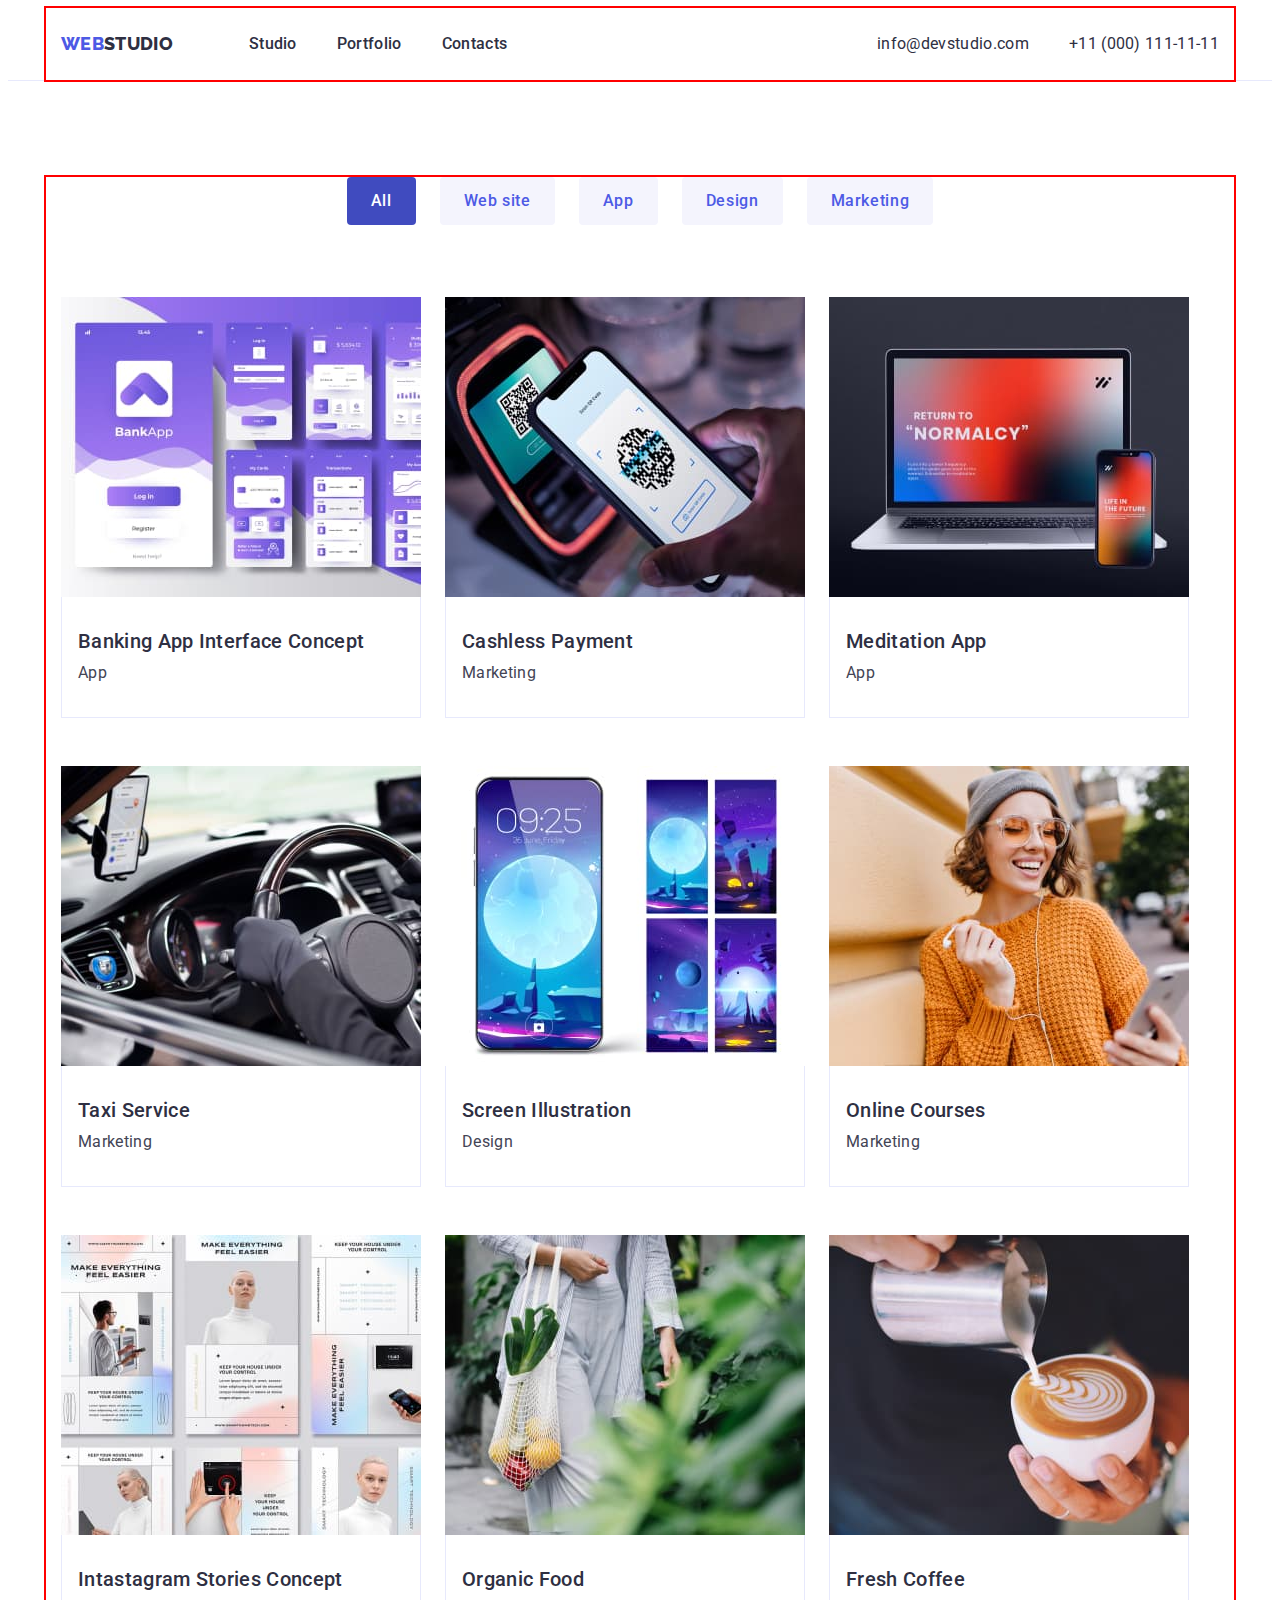
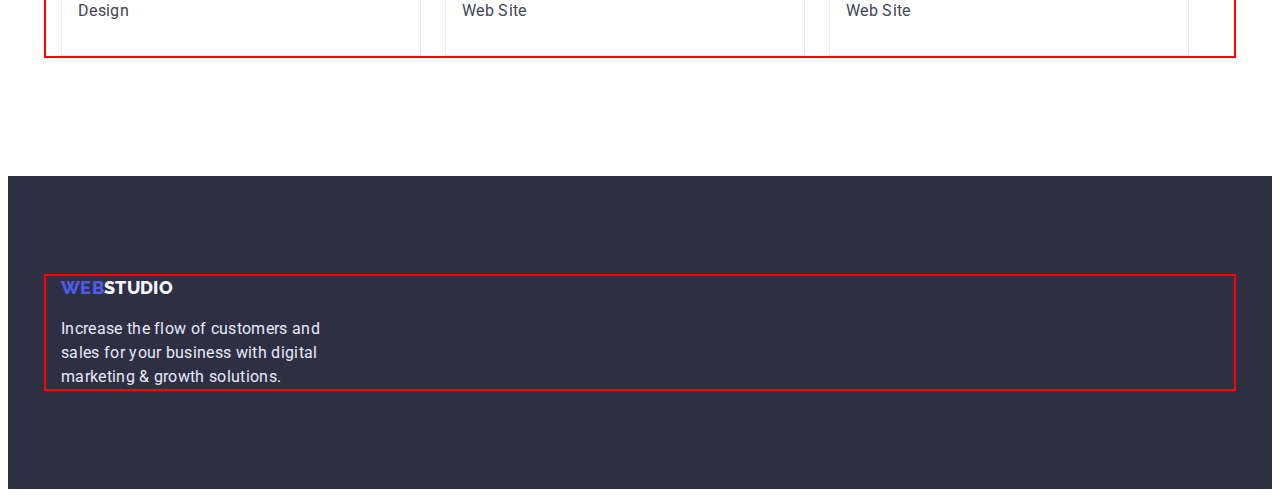
==== portfolio.html @ 07a54625 "Initial commit" ====
<!DOCTYPE html>
<html lang="en">
  <head>
    <meta charset="UTF-8" />
    <meta http-equiv="X-UA-Compatible" content="IE=edge" />
    <meta name="viewport" content="width=device-width, initial-scale=1.0" />
    <title>WebStudio</title>
    <link rel="preconnect" href="https://fonts.googleapis.com" />
    <link rel="preconnect" href="https://fonts.gstatic.com" crossorigin />
    <link
      href="https://fonts.googleapis.com/css2?family=Raleway:wght@800&family=Roboto:wght@400;500;700;900&display=swap"
      rel="stylesheet"
    />
    <link
      rel="stylesheet"
      href="https://cdnjs.cloudflare.com/ajax/libs/modern-normalize/1.1.0/modern-normalize.min.css"
      integrity="sha512-wpPYUAdjBVSE4KJnH1VR1HeZfpl1ub8YT/NKx4PuQ5NmX2tKuGu6U/JRp5y+Y8XG2tV+wKQpNHVUX03MfMFn9Q=="
      crossorigin="anonymous"
      referrerpolicy="no-referrer"
    />
    <link rel="stylesheet" href="./css/style.css" />
  </head>

  <body>
    <header class="header">
      <div class="container header-container">
        <nav class="header-navigation">
          <a class="header-logo logo link" href="./index.html">
            <span class="accent">Web</span>Studio</a
          >
          <ul class="header-list list">
            <li class="header-item">
              <a class="header-link link" href="./index.html">Studio</a>
            </li>
            <li class="header-item">
              <a class="header-link link" href="./portfolio.html">Portfolio</a>
            </li>
            <li class="header-item">
              <a class="header-link link" href="">Contacts</a>
            </li>
          </ul>
        </nav>

        <address class="header-address">
          <ul class="header-address-list list">
            <li class="header-contact">
              <a
                class="header-address-link link"
                href="mailto:info@devstudio.com"
                >info@devstudio.com</a
              >
            </li>
            <li class="header-contact">
              <a class="header-address-link link" href="tel:+110001111111"
                >+11 (000) 111-11-11</a
              >
            </li>
          </ul>
        </address>
      </div>
    </header>

    <main>
      <section class="projects">
        <div class="container">
          <h1 class="visually-hidden">List of Projects</h1>
          <ul class="filter-list list">
            <li class="filter-item">
              <button class="filter-button filter-current" type="button">
                All
              </button>
            </li>
            <li class="filter-item">
              <button class="filter-button" type="button">Web site</button>
            </li>
            <li class="filter-item">
              <button class="filter-button" type="button">App</button>
            </li>
            <li class="filter-item">
              <button class="filter-button" type="button">Design</button>
            </li>
            <li class="filter-item">
              <button class="filter-button" type="button">Marketing</button>
            </li>
          </ul>

          <ul class="projects-list list">
            <li class="projets-backgr">
              <img src="./img/bank.jpg" alt="bankingapp" width="360" />
              <div class="projects-list-wrap">
                <h2 class="concept-item">Banking App Interface Concept</h2>
                <p class="projects-text">App</p>
              </div>
            </li>
            <li class="projets-backgr">
              <img src="./img/payment.jpg" alt="cashlesspayment" width="360" />
              <div class="projects-list-wrap">
                <h2 class="concept-item">Cashless Payment</h2>
                <p class="projects-text">Marketing</p>
              </div>
            </li>
            <li class="projets-backgr">
              <img src="./img/meditation.jpg" alt="meditationapp" width="360" />
              <div class="projects-list-wrap">
                <h2 class="concept-item">Meditation App</h2>
                <p class="projects-text">App</p>
              </div>
            </li>
            <li class="projets-backgr">
              <img src="./img/taxi.jpg" alt="taxiservice" width="360" />
              <div class="projects-list-wrap">
                <h2 class="concept-item">Taxi Service</h2>
                <p class="projects-text">Marketing</p>
              </div>
            </li>
            <li class="projets-backgr">
              <img
                src="./img/screen.jpg"
                alt="screenillustration"
                width="360"
              />
              <div class="projects-list-wrap">
                <h2 class="concept-item">Screen Illustration</h2>
                <p class="projects-text">Design</p>
              </div>
            </li>

            <li class="projets-backgr">
              <img
                src="./img/onlinecourses.jpg"
                alt="onlinecourses"
                width="360"
              />
              <div class="projects-list-wrap">
                <h2 class="concept-item">Online Courses</h2>
                <p class="projects-text">Marketing</p>
              </div>
            </li>
            <li class="projets-backgr">
              <img
                src="./img/instagram.jpg"
                alt="instagramstoriesconcept"
                width="360"
              />
              <div class="projects-list-wrap">
                <h2 class="concept-item">Intastagram Stories Concept</h2>
                <p class="projects-text">Design</p>
              </div>
            </li>
            <li class="projets-backgr">
              <img src="./img/organicfood.jpg" alt="organicfood" width="360" />
              <div class="projects-list-wrap">
                <h2 class="concept-item">Organic Food</h2>
                <p class="projects-text">Web Site</p>
              </div>
            </li>
            <li class="projets-backgr">
              <img src="./img/freshcoffee.jpg" alt="freshcoffee" width="360" />
              <div class="projects-list-wrap">
                <h2 class="concept-item">Fresh Coffee</h2>
                <p class="projects-text">Web Site</p>
              </div>
            </li>
          </ul>
        </div>
      </section>
    </main>

    <!--WebStudio-->
    <footer class="footer">
      <div class="container">
        <a class="footer-logo logo link" href="./index.html">
          <span class="accent">Web</span
          ><span class="accent-logo">Studio</span></a
        >
        <p class="footer-text">
          Increase the flow of customers and sales for your business with
          digital marketing & growth solutions.
        </p>
      </div>
    </footer>
  </body>
</html>
---- css/style.css ----
:root {
--main-color:#434455;
--primary-color: #2E2F42;
--secondory-color: #F4F4FD;
--secondary-font-color:#FFFFFF;
--accent-color: #4D5AE5;
--hover-color:#404BBF;
--footer-text:#E7E9FC;

}

p,h1,h2,h3,h4,h5,h6 {
  margin: 0;
}

ul {
  margin: 0;
  padding-left: 0;
}
img {
  display: block;
}

 button {
  cursor: pointer;
 }

 address {
  font-style: normal;
 }


body {
font-family: 'Roboto', sans-serif;
color:var(--primary-color);
font-size: 16px;
line-height: 1.5;
letter-spacing: 0.02em;
}
.container {
  width: 100%;
  max-width: 1158px;
  padding: 0 15px;
  margin: 0 auto;
  outline: 2px solid red;
}

address {
  font:inherit;
}

.link {
text-decoration: none;
color: inherit;
font: inherit;
}

.list {
list-style: none;
}

.section {
  padding-bottom: 120px;
  padding-top: 120px;
}

.section-service {
  margin-top: 0;
  padding-bottom: 120px;
}
/*-------------HEADER--------------- */

.header {
  background-color: #FFFFFF;
  border-bottom:1px solid #E7E9FC;
}

.header-container {
  display: flex;
  align-items: center;
}

.header-logo {
  display: block;
  padding-top: 24px;
  padding-bottom: 24px;
  margin-right: 76px;
}
.header-navigation {
  display: flex;
}

.accent {
  color:var(--accent-color);
}

.accent-logo {
  color: var(--secondory-color);
}

.logo {
  font-family: 'Raleway',sans-serif;
  font-weight: 800;
  font-size: 18px;
  line-height: 1.33;
  text-transform: uppercase;
}

.header-list {
  display: flex;
  font-weight: 500;
  font-size: 16px;
  line-height: 1.5;
  align-items: center;
}

.header-item :is(:hover, :focus){
 color: var(--hover-color);
}
.header-item:not(:last-child) {
margin-right: 40px;
}


.header-link {
  display: block;
  padding-top: 24px;
  padding-bottom: 24px;
  font-weight: 500;
  font-size: 16px;
  line-height: 1.5;
  letter-spacing: 0.02em;
  color: var(--primary-color);
}


.header-address {
  font-weight: 400;
  font-size: 16px;
  line-height: 1.5;
  letter-spacing: 0.02em;
  margin-left: auto;
}

.header-contact:not(:last-child) {
  margin-right: 40px;

}

.header-address-link:is(:hover,:focus){
  color:var(--hover-color);
}

.header-address-link {
  display: block;
  padding-top: 24px;
  padding-bottom: 24px;
  
}

.header-address-list {
  display: flex;
  align-items: center;
}

/*----------MAIN STUDIO--------*/

.hero {
  padding-top: 188px;
  padding-bottom: 188px;
  background: var(--primary-color);
}
 
.text-main {
  max-width: 496px;
  font-size: 56px;
  line-height: 1.07;
  text-align: center;
  letter-spacing: 0.02em;
  color: var(--secondary-font-color);
  margin: auto;
}

.button-hero {
  cursor: pointer;
  padding: 16px 32px;
  border: none;
  font-family: inherit;
  color: var(--secondary-font-color);
  background-color: var(--accent-color);
  box-shadow: 0px 4px 4px rgba(0, 0, 0, 0.15);
  border-radius: 4px;
  display: block;
  margin: auto;
  margin-top: 48px;
}

.button-hero:is(:hover, :focus) {
  background-color: var(--hover-color);
  color: var(--secondary-font-color);
}


.main-text {

}

.visually-hidden {
  position: absolute;
  white-space: nowrap;
  width: 1px;
  height: 1px;
  overflow: hidden;
  border: 0;
  padding: 0;
  clip: rect(0 0 0 0);
  clip-path: inset(50%);
  margin: -1px;
}

.card-set {
  display: flex;
  gap: 24px;
 }
  .card-sets {
    flex-basis: calc((100% - 72px)/4);
  }
 

.text-name {
  font-weight: 500;
  font-size: 20px;
  line-height: 1.2;
  letter-spacing: 0.02em;
  color: var(--primary-color);
}

.text-description {
  margin-top: 8px;
  font-size: 16px;
  line-height: 1.5;
  letter-spacing: 0.02em;
  color: var(--main-color);
}

.names {
  font-size: 36px;
  line-height: 1.11;
  letter-spacing: 0.02em;
  text-align: center;
  text-transform: capitalize;
  margin-bottom: 72px;
}

.list-gadget {
  display: flex;
  justify-content: space-between;
}

.gadgets {
  flex-basis: calc((100% - 48px)/3);
}

.list-teams {
  display: flex;
  gap: 24px;
}

.names-backgr {
  background: var(--secondary-font-color);
  flex-basis: calc((100% - 72px)/4);
  border-radius: 0px 0px 4px 4px;
}

.teams {
  font-weight: 500;
  font-size: 20px;
  line-height: 1.2;
  letter-spacing: 0.02em;
  text-align: center;
  margin-bottom: 8px;
}

.paragraph-text {
 text-align: center;
 color: var(--main-color);
}

.list-team-wrap {
  padding-top: 32px;
  padding-bottom: 32px;
  padding-left: 16px;
  padding-right: 16px;
}

/*-------------MAIN PORTFOLIO---------*/

.filter-list {
  font-weight: 500;
  font-size: 16px;
  line-height: 1.5px;
  color:var(--accent-color);
  display: flex;
  justify-content: center;
  margin-bottom: 72px;
}

.filter-item:not(:last-child) {
 margin-right: 24px;
}

.filter-button {
font-family: inherit;
cursor: pointer;
border: #E7E9FC;
background-color: var(--secondory-color);
padding: 12px 24px;
border-radius: 4px;
color: var(--accent-color);
font-weight: 500;
font-size: 16px;
line-height: 1.5;
letter-spacing: 0.04em;
}

.filter-button:is(:hover,:focus, .filter-current) {
  background-color: var(--hover-color);
  color: var(--secondary-font-color);
  border-color: transparent;
}


.concept-item {
  font-weight: 500;
  font-size: 20px;
  line-height: 1.2;
  color: var(--primary-color);
  margin-bottom: 8px;
}
 .projects {
  padding-top: 96px;
  padding-bottom: 120px;
 }

.projects-backgr {
  background-color: var(--secondary-font-color);
  flex-basis: calc((100% - 48px)/3);
  width: 360px;
}

.projects-list {
  display: flex;
  flex-wrap: wrap;
  column-gap: 24px;
  row-gap: 48px;

}
.projects-text {
font-size: 16px;
line-height: 1.5;
color: var(--main-color);
}

.projects-list-wrap {
  border-left: 1px solid #E7E9FC;
  border-bottom: 1px solid #E7E9FC;
  border-right: 1px solid #E7E9FC;
  padding-left: 16px;
  padding-right: 16px;
  padding-top: 32px;
  padding-bottom: 32px;
}
.section-inverse {
  background-color: var(--secondory-color);
}

/*-------FOOTER--------*/

.footer-logo {

}


.footer-text {
color: var(--footer-text);
font-size: 16px;
line-height: 1.5;
letter-spacing: 0.02em;
max-width: 264px;
margin-top: 16px;
}

.footer {
background-color: var(--primary-color);
padding-top: 100px;
padding-bottom: 100px;
}
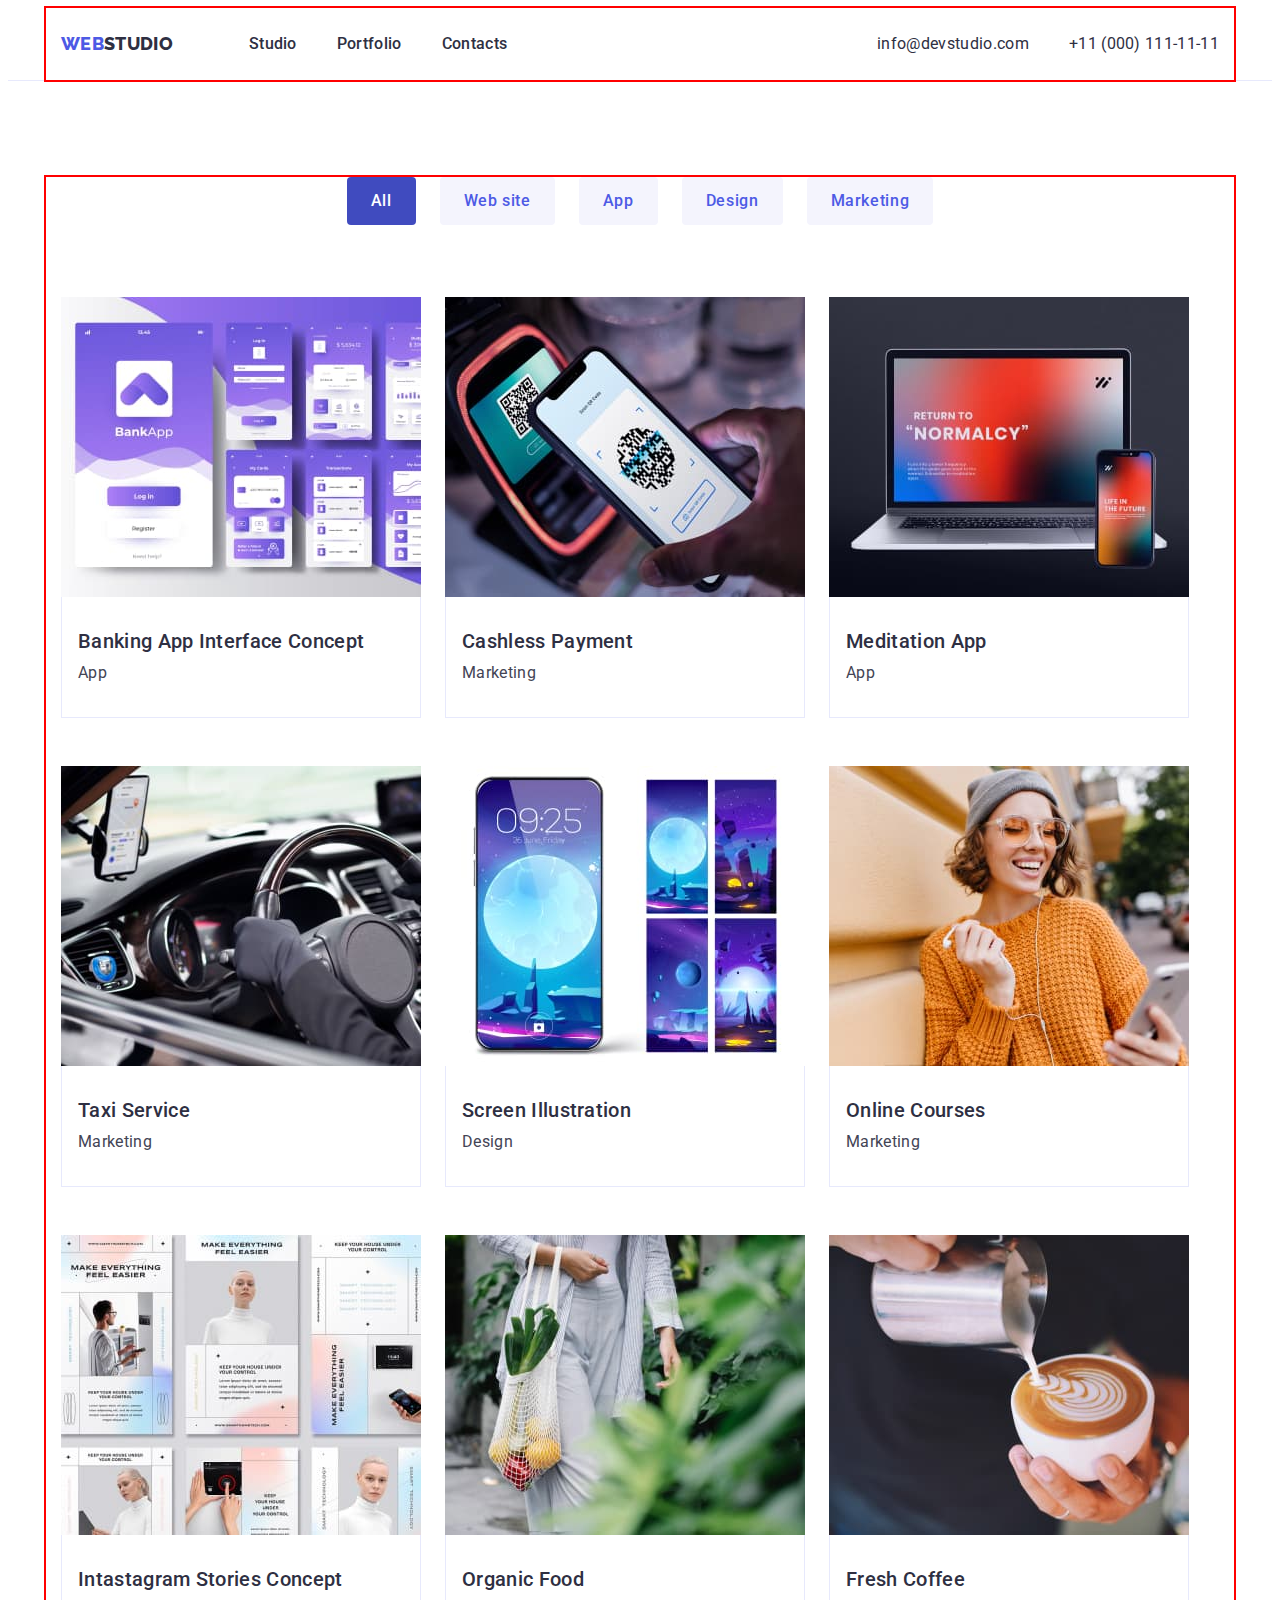
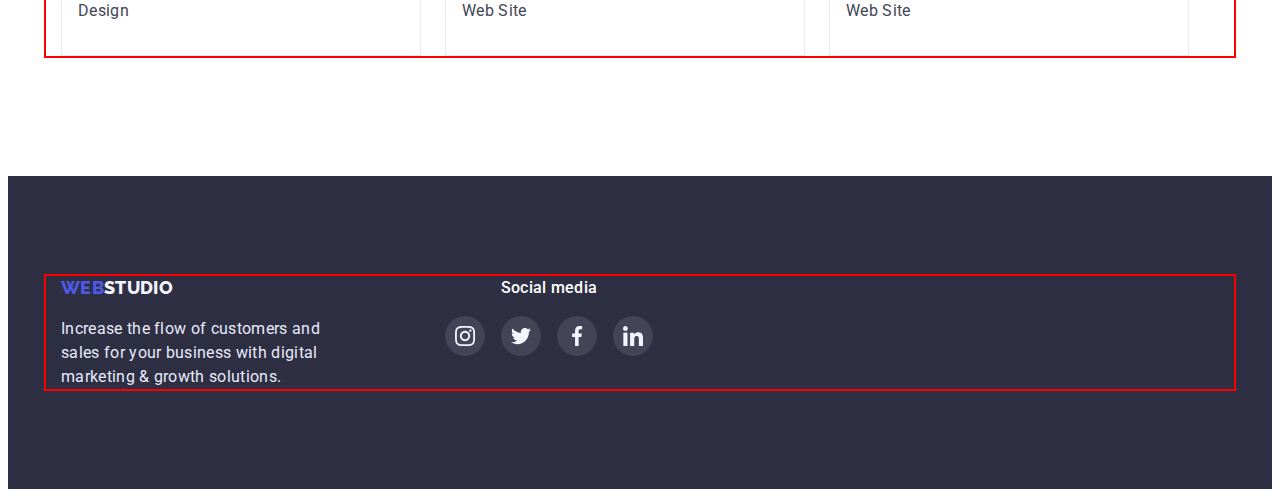
==== commit ff4cf460: "updates" ====
--- a/portfolio.html
+++ b/portfolio.html
@@ -169,6 +169,7 @@
     <!--WebStudio-->
     <footer class="footer">
       <div class="container">
+        <div class="footer-description">
         <a class="footer-logo logo link" href="./index.html">
           <span class="accent">Web</span
           ><span class="accent-logo">Studio</span></a
@@ -177,7 +178,48 @@
           Increase the flow of customers and sales for your business with
           digital marketing & growth solutions.
         </p>
-      </div>
+        </div>
+        <div class="footer-soc">
+          <h3 class="footer-soc-title">Social media</h3>
+          <ul class="footer-soc-list list">
+          <li class="footer-soc-item list">
+<a class="footer-soc-link link" href>
+  <svg class="footer-soc-icon" width="20" height="20">
+                        <use
+                          href="./images/icons.svg#icon-instagram"
+                        ></use>
+                      </svg>
+                    </a>
+                  </li>
+                  <li class="footer-soc-item">
+                    <a class="footer-soc-link link" href>
+                      <svg class="footer-soc-icon" width="20" height="20">
+                        <use
+                          href="./images/icons.svg#icon-twitter"
+                        ></use>
+                      </svg>
+                    </a>
+                  </li>
+                  <li class="footer-soc-item">
+                    <a class="footer-soc-link link" href>
+                      <svg class="footer-soc-icon" width="20" height="20">
+                        <use
+                          href="./images/icons.svg#icon-facebook"
+                        ></use>
+                      </svg>
+                    </a>
+                  </li>
+                  <li class="footer-soc-item">
+                    <a class="footer-soc-link link" href>
+                      <svg class="footer-soc-icon" width="20" height="20">
+                        <use
+                          href="./images/icons.svg#icon-linkedin"
+                        ></use>
+                      </svg>
+                    </a>
+                  </li>
+          </ul>
+        </div>
     </footer>
   </body>
 </html>
--- a/css/style.css
+++ b/css/style.css
@@ -38,6 +38,7 @@
 letter-spacing: 0.02em;
 }
 .container {
+  display: inherit;
   width: 100%;
   max-width: 1158px;
   padding: 0 15px;
@@ -166,11 +167,17 @@
 /*----------MAIN STUDIO--------*/
 
 .hero {
+  background-image:linear-gradient(
+  rgba(46, 47, 66, 0.7), 
+  rgba(46, 47, 66, 0.7)), url(../images/main-people-office.jpg);
+  background-repeat: no-repeat;
+  background-position: center;
+  background-size: cover;
   padding-top: 188px;
   padding-bottom: 188px;
-  background: var(--primary-color);
-}
- 
+  background-color: var(--primary-color);
+}
+
 .text-main {
   max-width: 496px;
   font-size: 56px;
@@ -218,14 +225,27 @@
   margin: -1px;
 }
 
-.card-set {
+.cards-set {
   display: flex;
   gap: 24px;
  }
-  .card-sets {
+  .card-set {
     flex-basis: calc((100% - 72px)/4);
   }
  
+  .card-icon {
+  fill:#2E2F42;
+  }
+  
+.thumb {
+display: flex;
+align-items: center;
+justify-content: center;
+width: 264px;
+height: 112px;
+background-color: #F4F4FD;
+border-radius: 4px;
+}
 
 .text-name {
   font-weight: 500;
@@ -266,11 +286,15 @@
   gap: 24px;
 }
 
+
 .names-backgr {
   background: var(--secondary-font-color);
   flex-basis: calc((100% - 72px)/4);
   border-radius: 0px 0px 4px 4px;
-}
+  box-shadow: 0px 1px 6px rgba(46, 47, 66, 0.08), 0px 1px 1px rgba(46, 47, 66, 0.16), 0px 2px 1px rgba(46, 47, 66, 0.08);
+}
+
+
 
 .teams {
   font-weight: 500;
@@ -284,6 +308,7 @@
 .paragraph-text {
  text-align: center;
  color: var(--main-color);
+ margin-bottom: 8px;
 }
 
 .list-team-wrap {
@@ -292,6 +317,36 @@
   padding-left: 16px;
   padding-right: 16px;
 }
+
+.teams-soc-list {
+  display: flex;
+  justify-content: center;
+  gap: 24px;
+}
+
+.teams-soc-item {
+  width: 40px;
+  height: 40px;
+}
+
+.teams-soc-link {
+  width: 100%;
+  height: 100%;
+  border-radius: 50%;
+  display: flex;
+  justify-content: center;
+  align-items: center;
+  background-color: #4D5AE5;
+}
+
+.teams-soc-icon {
+  fill: #F4F4FD;
+}
+
+.teams-soc-link:is(:hover, :focus) {
+  background-color: #404BBF;
+}
+
 
 /*-------------MAIN PORTFOLIO---------*/
 
@@ -374,6 +429,59 @@
   background-color: var(--secondory-color);
 }
 
+
+.customers-title {
+font-weight: 700;
+  font-size: 36px;
+  line-height: 1.11;
+  text-align: center;
+  letter-spacing: 0.02em;
+  text-transform: capitalize;
+  color: var(--primary-color);
+  margin-bottom: 72px;
+}
+
+.customers-set {
+display: flex;
+align-items: center;
+justify-content: center;
+width: 168px;
+height: 88px;
+
+
+}
+.customers-item {
+flex-basis: width: calc((100%-120px)/6);;
+
+}
+
+.customers-list {
+display: flex;
+gap: 24px;
+}
+
+.customers-link {
+display: flex;
+align-items: center;
+justify-content: center;
+height: 100%;
+width: 100%;
+border: 1px solid #8E8F99;
+border-radius: 4px;
+ }
+
+.customers-link:is(:hover, :focus) {
+  border: 1px solid #404BBF;
+ }
+
+.customers-icon:is(:hover, :focus) {
+  color: #404BBF;
+}
+
+ .customers-icon {
+  fill: #8E8F99;
+ }
+
 /*-------FOOTER--------*/
 
 .footer-logo {
@@ -391,7 +499,58 @@
 }
 
 .footer {
+  display: flex;
 background-color: var(--primary-color);
 padding-top: 100px;
 padding-bottom: 100px;
 }
+
+.footer-soc-title {
+  display: flex;
+  justify-content: center;
+  font-weight: 500;
+  font-size: 16px;
+  line-height: 1.5;
+  letter-spacing: 0.02em;
+  color: #FFFFFF;
+  margin-bottom: 16px;
+}
+
+.footer-soc {
+  margin-left: 120px;
+}
+
+ .footer-soc-list {
+  display: flex;
+  flex-direction: row;
+  align-items: flex-start;
+  gap: 16px;
+  margin-top: 16px;
+ }
+
+ .footer-soc-item {
+  width: 40px;
+  height: 40px;
+  border-radius: 50%;
+  background-color: rgba(255, 255, 255, 0.1);;
+ }
+
+ .footer-soc-link {
+  width: 100%;
+  height: 100%;
+  display: flex;
+  justify-content: center;
+  align-items: center;
+  
+ }
+
+ .footer-soc-icon {
+  fill:#F4F4FD;
+  gap: 16px;
+ }
+
+ .footer-soc-link:is(:hover, :focus) {
+  border-radius: 50%;
+  background-color: #31D0AA;
+ }
+
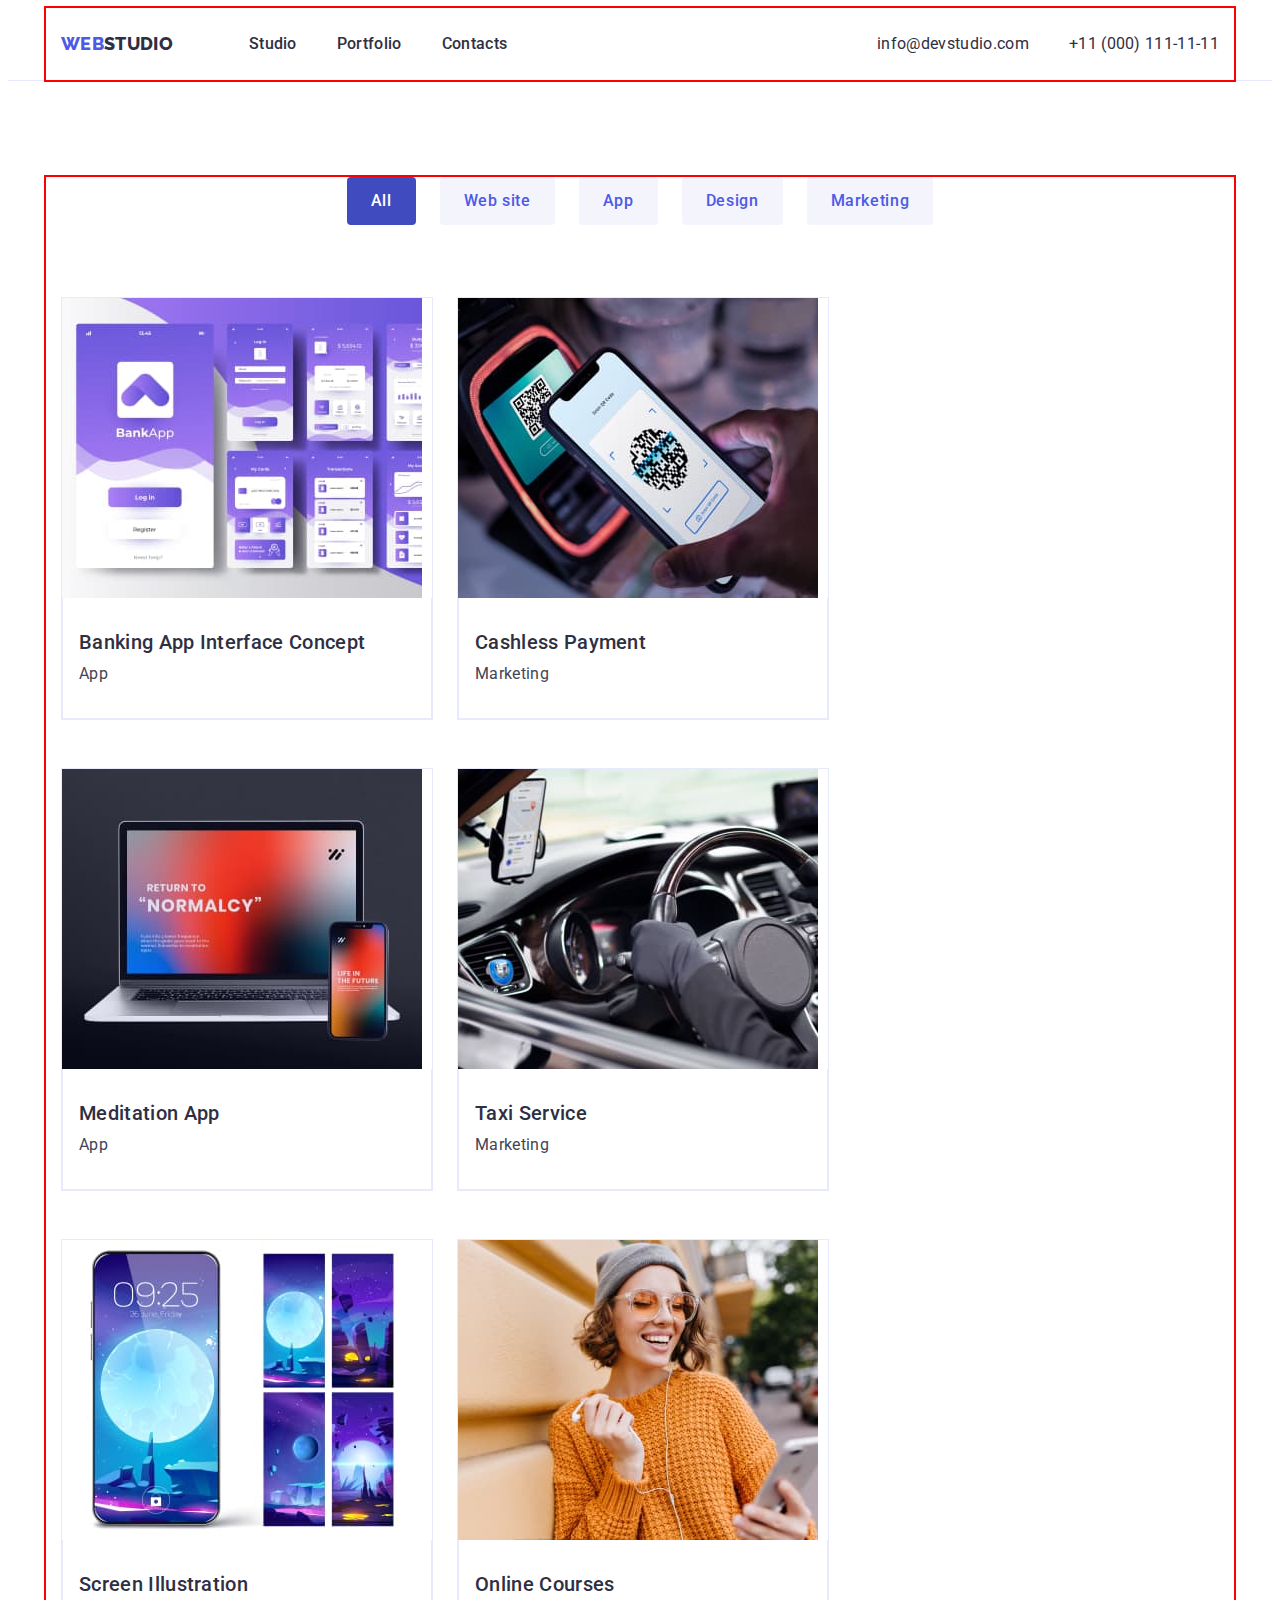
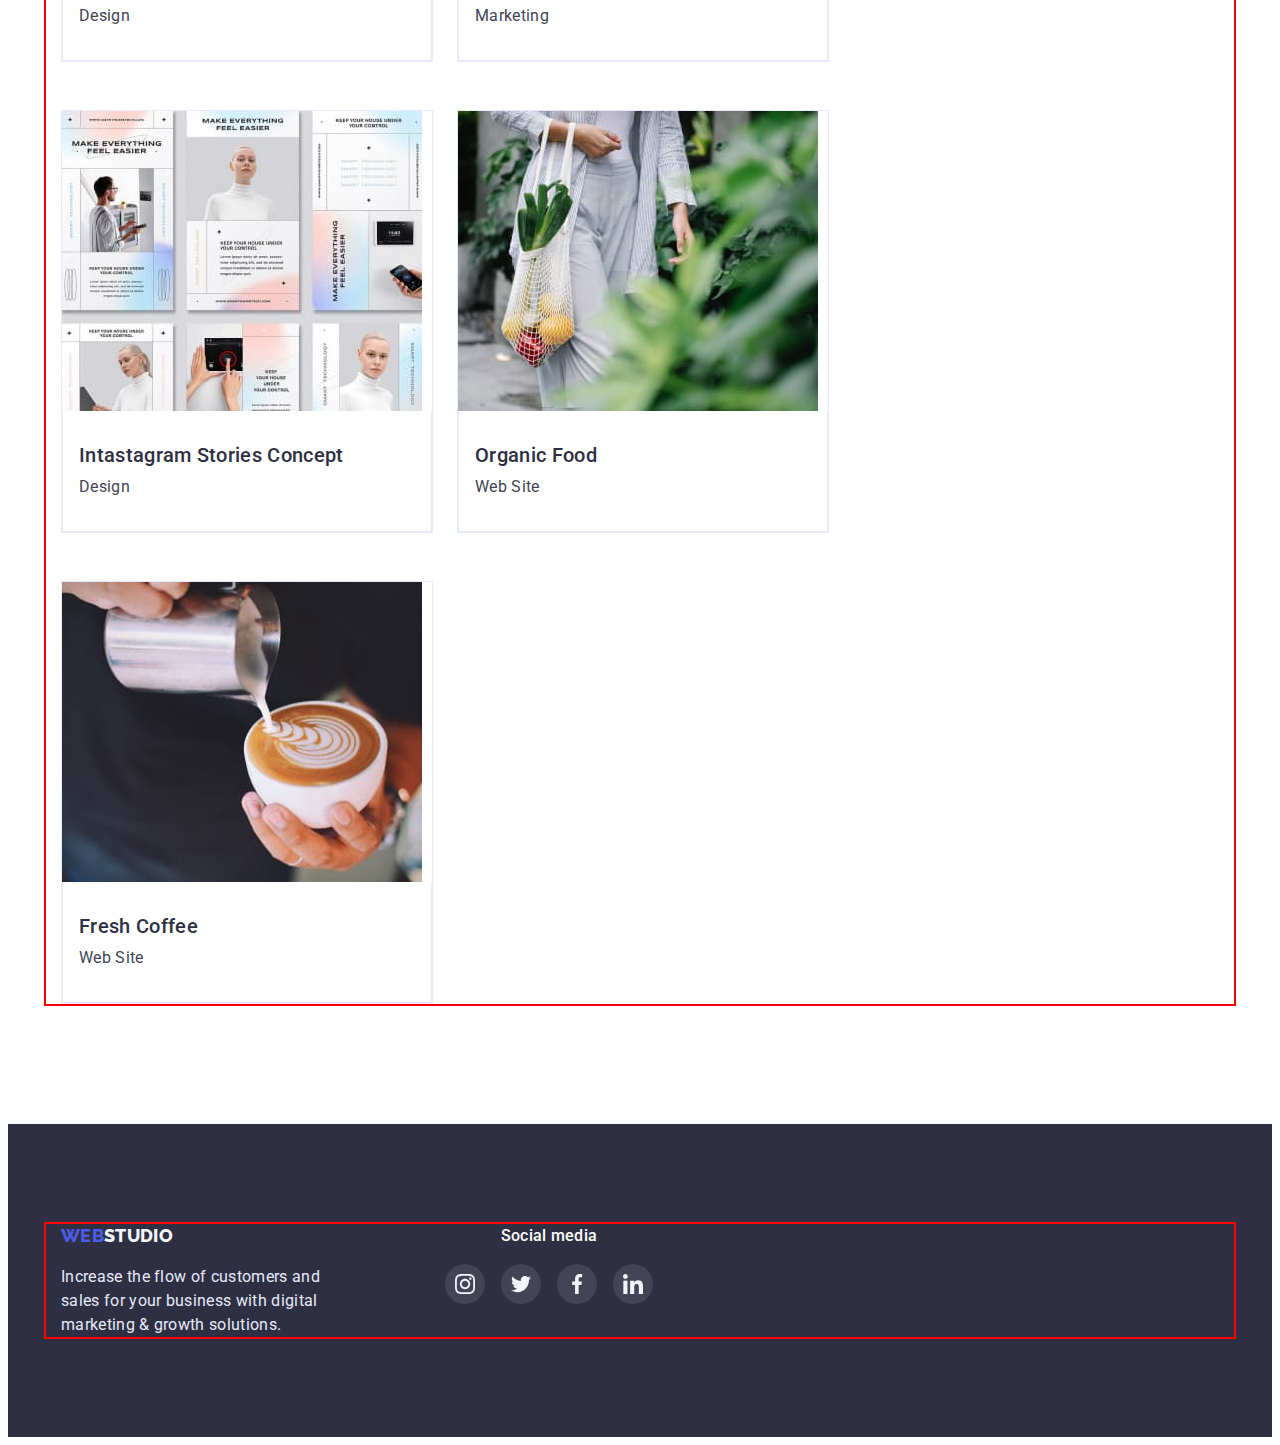
==== commit 5fa03d7e: "updates" ====
--- a/portfolio.html
+++ b/portfolio.html
@@ -85,35 +85,35 @@
           </ul>
 
           <ul class="projects-list list">
-            <li class="projets-backgr">
+            <li class="projects-backgr">
               <img src="./img/bank.jpg" alt="bankingapp" width="360" />
               <div class="projects-list-wrap">
                 <h2 class="concept-item">Banking App Interface Concept</h2>
                 <p class="projects-text">App</p>
               </div>
             </li>
-            <li class="projets-backgr">
+            <li class="projects-backgr">
               <img src="./img/payment.jpg" alt="cashlesspayment" width="360" />
               <div class="projects-list-wrap">
                 <h2 class="concept-item">Cashless Payment</h2>
                 <p class="projects-text">Marketing</p>
               </div>
             </li>
-            <li class="projets-backgr">
+            <li class="projects-backgr">
               <img src="./img/meditation.jpg" alt="meditationapp" width="360" />
               <div class="projects-list-wrap">
                 <h2 class="concept-item">Meditation App</h2>
                 <p class="projects-text">App</p>
               </div>
             </li>
-            <li class="projets-backgr">
+            <li class="projects-backgr">
               <img src="./img/taxi.jpg" alt="taxiservice" width="360" />
               <div class="projects-list-wrap">
                 <h2 class="concept-item">Taxi Service</h2>
                 <p class="projects-text">Marketing</p>
               </div>
             </li>
-            <li class="projets-backgr">
+            <li class="projects-backgr">
               <img
                 src="./img/screen.jpg"
                 alt="screenillustration"
@@ -125,7 +125,7 @@
               </div>
             </li>
 
-            <li class="projets-backgr">
+            <li class="projects-backgr">
               <img
                 src="./img/onlinecourses.jpg"
                 alt="onlinecourses"
@@ -136,7 +136,7 @@
                 <p class="projects-text">Marketing</p>
               </div>
             </li>
-            <li class="projets-backgr">
+            <li class="projects-backgr">
               <img
                 src="./img/instagram.jpg"
                 alt="instagramstoriesconcept"
@@ -147,14 +147,14 @@
                 <p class="projects-text">Design</p>
               </div>
             </li>
-            <li class="projets-backgr">
+            <li class="projects-backgr">
               <img src="./img/organicfood.jpg" alt="organicfood" width="360" />
               <div class="projects-list-wrap">
                 <h2 class="concept-item">Organic Food</h2>
                 <p class="projects-text">Web Site</p>
               </div>
             </li>
-            <li class="projets-backgr">
+            <li class="projects-backgr">
               <img src="./img/freshcoffee.jpg" alt="freshcoffee" width="360" />
               <div class="projects-list-wrap">
                 <h2 class="concept-item">Fresh Coffee</h2>
--- a/css/style.css
+++ b/css/style.css
@@ -401,6 +401,11 @@
   background-color: var(--secondary-font-color);
   flex-basis: calc((100% - 48px)/3);
   width: 360px;
+  border: 1px solid #E7E9FC;
+}
+
+.projects-backgr:is(:hover, :focus) {
+  box-shadow: 0px 1px 6px rgba(46, 47, 66, 0.08);
 }
 
 .projects-list {
@@ -475,7 +480,7 @@
  }
 
 .customers-icon:is(:hover, :focus) {
-  color: #404BBF;
+  background-color: #404BBF;
 }
 
  .customers-icon {
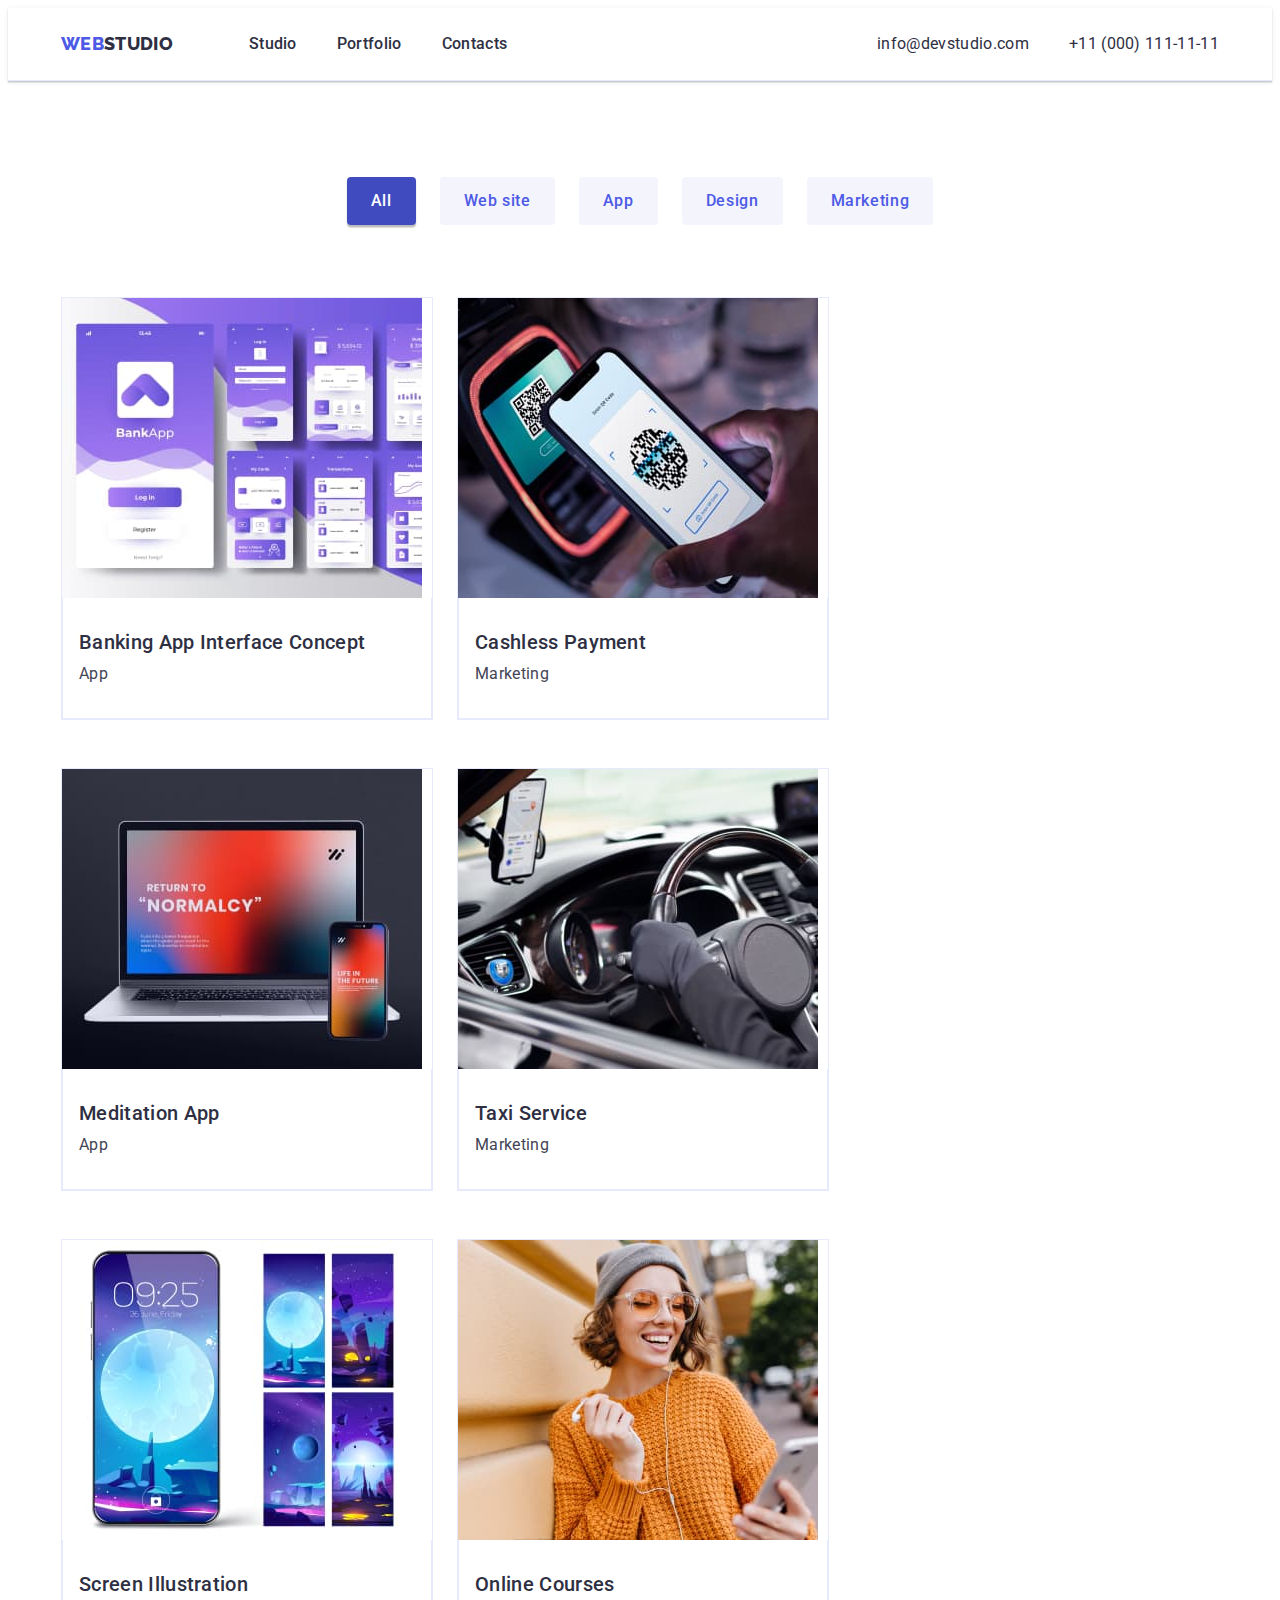
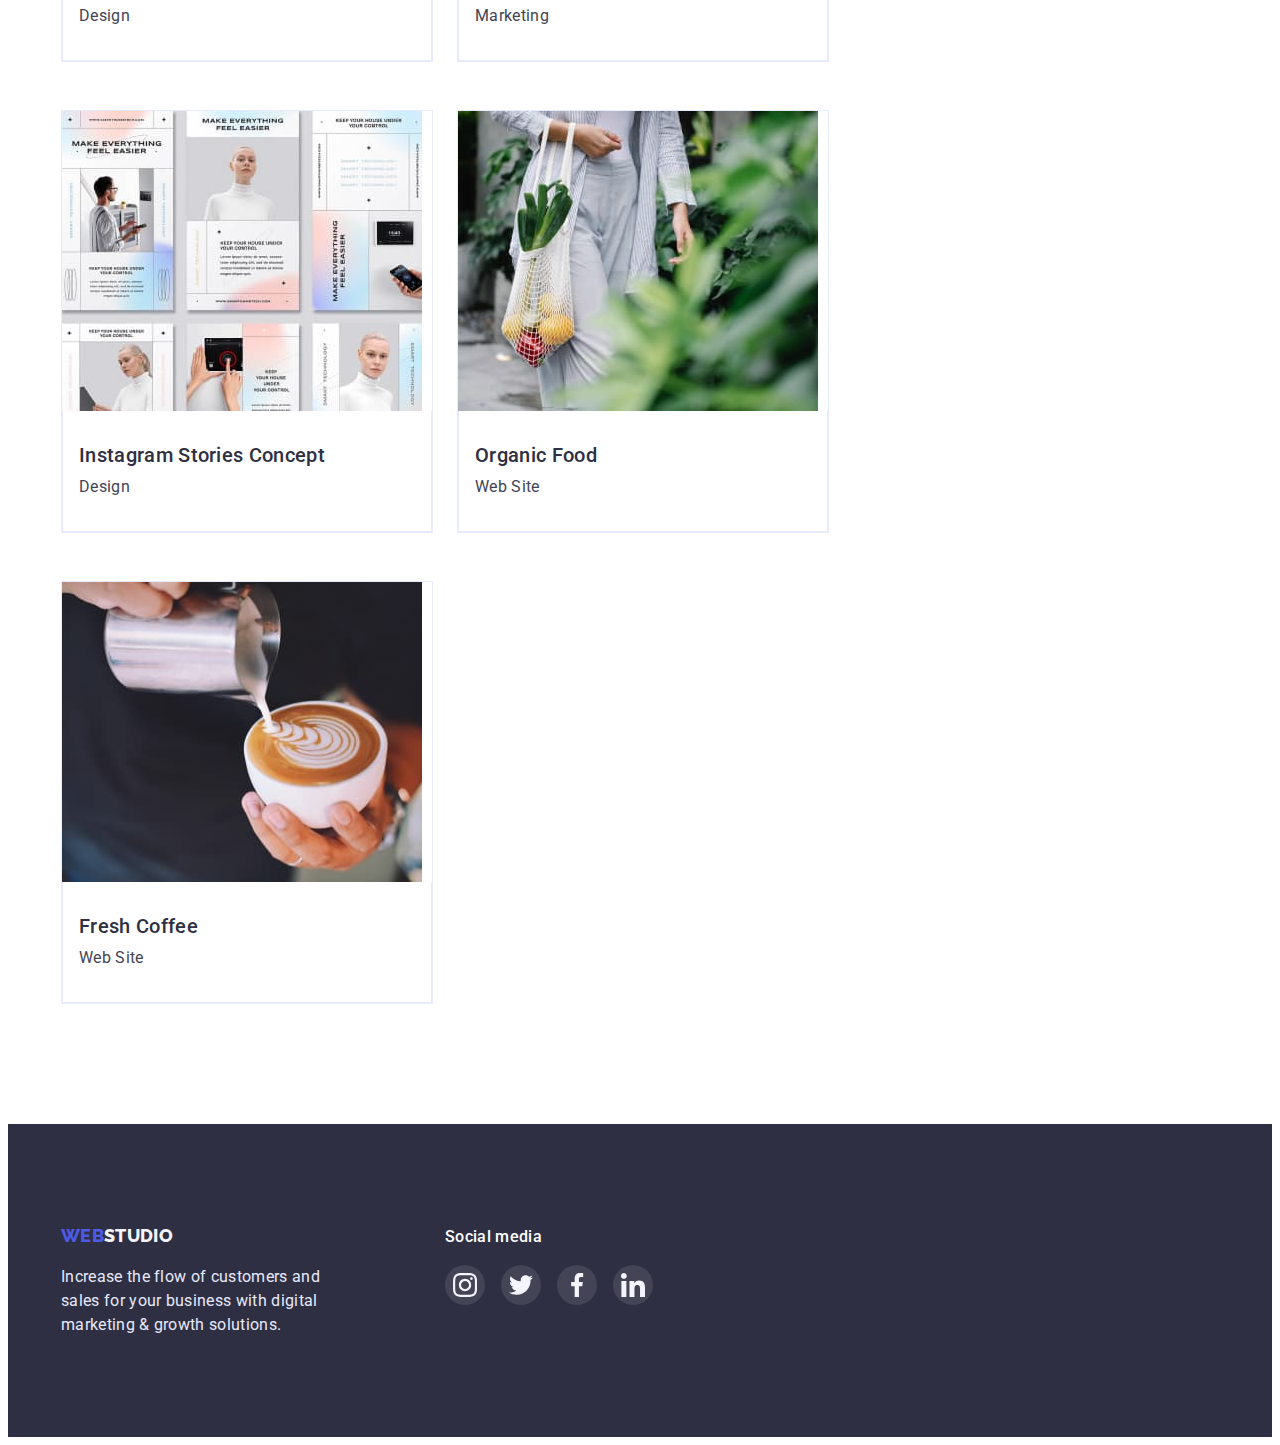
==== commit 7d63369e: "updates" ====
--- a/portfolio.html
+++ b/portfolio.html
@@ -86,80 +86,121 @@
 
           <ul class="projects-list list">
             <li class="projects-backgr">
-              <img src="./img/bank.jpg" alt="bankingapp" width="360" />
-              <div class="projects-list-wrap">
-                <h2 class="concept-item">Banking App Interface Concept</h2>
-                <p class="projects-text">App</p>
-              </div>
-            </li>
-            <li class="projects-backgr">
-              <img src="./img/payment.jpg" alt="cashlesspayment" width="360" />
-              <div class="projects-list-wrap">
-                <h2 class="concept-item">Cashless Payment</h2>
-                <p class="projects-text">Marketing</p>
-              </div>
-            </li>
-            <li class="projects-backgr">
-              <img src="./img/meditation.jpg" alt="meditationapp" width="360" />
-              <div class="projects-list-wrap">
-                <h2 class="concept-item">Meditation App</h2>
-                <p class="projects-text">App</p>
-              </div>
-            </li>
-            <li class="projects-backgr">
-              <img src="./img/taxi.jpg" alt="taxiservice" width="360" />
-              <div class="projects-list-wrap">
-                <h2 class="concept-item">Taxi Service</h2>
-                <p class="projects-text">Marketing</p>
-              </div>
-            </li>
-            <li class="projects-backgr">
-              <img
-                src="./img/screen.jpg"
-                alt="screenillustration"
-                width="360"
-              />
-              <div class="projects-list-wrap">
-                <h2 class="concept-item">Screen Illustration</h2>
-                <p class="projects-text">Design</p>
-              </div>
-            </li>
-
-            <li class="projects-backgr">
-              <img
-                src="./img/onlinecourses.jpg"
-                alt="onlinecourses"
-                width="360"
-              />
-              <div class="projects-list-wrap">
-                <h2 class="concept-item">Online Courses</h2>
-                <p class="projects-text">Marketing</p>
-              </div>
-            </li>
-            <li class="projects-backgr">
-              <img
-                src="./img/instagram.jpg"
-                alt="instagramstoriesconcept"
-                width="360"
-              />
-              <div class="projects-list-wrap">
-                <h2 class="concept-item">Intastagram Stories Concept</h2>
-                <p class="projects-text">Design</p>
-              </div>
-            </li>
-            <li class="projects-backgr">
-              <img src="./img/organicfood.jpg" alt="organicfood" width="360" />
-              <div class="projects-list-wrap">
-                <h2 class="concept-item">Organic Food</h2>
-                <p class="projects-text">Web Site</p>
-              </div>
-            </li>
-            <li class="projects-backgr">
-              <img src="./img/freshcoffee.jpg" alt="freshcoffee" width="360" />
-              <div class="projects-list-wrap">
-                <h2 class="concept-item">Fresh Coffee</h2>
-                <p class="projects-text">Web Site</p>
-              </div>
+              <a href="" class="projects-link link">
+                <img src="./img/bank.jpg" alt="bankingapp" width="360" />
+                <div class="projects-list-wrap">
+                  <h2 class="concept-item">Banking App Interface Concept</h2>
+                  <p class="projects-text">App</p>
+                </div>
+              </a>
+            </li>
+
+            <li class="projects-backgr">
+              <a href="" class="projects-link link">
+                <img
+                  src="./img/payment.jpg"
+                  alt="cashlesspayment"
+                  width="360"
+                />
+                <div class="projects-list-wrap">
+                  <h2 class="concept-item">Cashless Payment</h2>
+                  <p class="projects-text">Marketing</p>
+                </div>
+              </a>
+            </li>
+
+            <li class="projects-backgr">
+              <a href="" class="projects-link link">
+                <img
+                  src="./img/meditation.jpg"
+                  alt="meditationapp"
+                  width="360"
+                />
+                <div class="projects-list-wrap">
+                  <h2 class="concept-item">Meditation App</h2>
+                  <p class="projects-text">App</p>
+                </div>
+              </a>
+            </li>
+
+            <li class="projects-backgr">
+              <a href="" class="projects-link link">
+                <img src="./img/taxi.jpg" alt="taxiservice" width="360" />
+                <div class="projects-list-wrap">
+                  <h2 class="concept-item">Taxi Service</h2>
+                  <p class="projects-text">Marketing</p>
+                </div>
+              </a>
+            </li>
+
+            <li class="projects-backgr">
+              <a href="" class="projects-link link">
+                <img
+                  src="./img/screen.jpg"
+                  alt="screenillustration"
+                  width="360"
+                />
+                <div class="projects-list-wrap">
+                  <h2 class="concept-item">Screen Illustration</h2>
+                  <p class="projects-text">Design</p>
+                </div>
+              </a>
+            </li>
+
+            <li class="projects-backgr">
+              <a href="" class="projects-link link">
+                <img
+                  src="./img/onlinecourses.jpg"
+                  alt="onlinecourses"
+                  width="360"
+                />
+                <div class="projects-list-wrap">
+                  <h2 class="concept-item">Online Courses</h2>
+                  <p class="projects-text">Marketing</p>
+                </div>
+              </a>
+            </li>
+
+            <li class="projects-backgr">
+              <a href="" class="projects-link link">
+                <img
+                  src="./img/instagram.jpg"
+                  alt="instagramstoriesconcept"
+                  width="360"
+                />
+                <div class="projects-list-wrap">
+                  <h2 class="concept-item">Instagram Stories Concept</h2>
+                  <p class="projects-text">Design</p>
+                </div>
+              </a>
+            </li>
+
+            <li class="projects-backgr">
+              <a href="" class="projects-link link">
+                <img
+                  src="./img/organicfood.jpg"
+                  alt="organicfood"
+                  width="360"
+                />
+                <div class="projects-list-wrap">
+                  <h2 class="concept-item">Organic Food</h2>
+                  <p class="projects-text">Web Site</p>
+                </div>
+              </a>
+            </li>
+
+            <li class="projects-backgr">
+              <a href="" class="projects-link link">
+                <img
+                  src="./img/freshcoffee.jpg"
+                  alt="freshcoffee"
+                  width="360"
+                />
+                <div class="projects-list-wrap">
+                  <h2 class="concept-item">Fresh Coffee</h2>
+                  <p class="projects-text">Web Site</p>
+                </div>
+              </a>
             </li>
           </ul>
         </div>
@@ -168,58 +209,51 @@
 
     <!--WebStudio-->
     <footer class="footer">
-      <div class="container">
+      <div class="footer-container">
         <div class="footer-description">
-        <a class="footer-logo logo link" href="./index.html">
-          <span class="accent">Web</span
-          ><span class="accent-logo">Studio</span></a
-        >
-        <p class="footer-text">
-          Increase the flow of customers and sales for your business with
-          digital marketing & growth solutions.
-        </p>
+          <a class="footer-logo logo link" href="./index.html">
+            <span class="accent">Web</span
+            ><span class="accent-logo">Studio</span></a
+          >
+          <p class="footer-text">
+            Increase the flow of customers and sales for your business with
+            digital marketing & growth solutions.
+          </p>
         </div>
         <div class="footer-soc">
-          <h3 class="footer-soc-title">Social media</h3>
+          <p class="footer-soc-title">Social media</p>
           <ul class="footer-soc-list list">
-          <li class="footer-soc-item list">
-<a class="footer-soc-link link" href>
-  <svg class="footer-soc-icon" width="20" height="20">
-                        <use
-                          href="./images/icons.svg#icon-instagram"
-                        ></use>
-                      </svg>
-                    </a>
-                  </li>
-                  <li class="footer-soc-item">
-                    <a class="footer-soc-link link" href>
-                      <svg class="footer-soc-icon" width="20" height="20">
-                        <use
-                          href="./images/icons.svg#icon-twitter"
-                        ></use>
-                      </svg>
-                    </a>
-                  </li>
-                  <li class="footer-soc-item">
-                    <a class="footer-soc-link link" href>
-                      <svg class="footer-soc-icon" width="20" height="20">
-                        <use
-                          href="./images/icons.svg#icon-facebook"
-                        ></use>
-                      </svg>
-                    </a>
-                  </li>
-                  <li class="footer-soc-item">
-                    <a class="footer-soc-link link" href>
-                      <svg class="footer-soc-icon" width="20" height="20">
-                        <use
-                          href="./images/icons.svg#icon-linkedin"
-                        ></use>
-                      </svg>
-                    </a>
-                  </li>
+            <li class="footer-soc-item list">
+              <a class="footer-soc-link link" href>
+                <svg class="footer-soc-icon" width="24" height="24">
+                  <use href="./images/icons.svg#icon-instagram"></use>
+                </svg>
+              </a>
+            </li>
+            <li class="footer-soc-item">
+              <a class="footer-soc-link link" href>
+                <svg class="footer-soc-icon" width="24" height="24">
+                  <use href="./images/icons.svg#icon-twitter"></use>
+                </svg>
+              </a>
+            </li>
+            <li class="footer-soc-item">
+              <a class="footer-soc-link link" href>
+                <svg class="footer-soc-icon" width="24" height="24">
+                  <use href="./images/icons.svg#icon-facebook"></use>
+                </svg>
+              </a>
+            </li>
+            <li class="footer-soc-item">
+              <a class="footer-soc-link link" href>
+                <svg class="footer-soc-icon" width="24" height="24">
+                  <use href="./images/icons.svg#icon-linkedin"></use>
+                </svg>
+              </a>
+            </li>
           </ul>
         </div>
+      </div>
     </footer>
   </body>
 </html>
--- a/css/style.css
+++ b/css/style.css
@@ -43,7 +43,6 @@
   max-width: 1158px;
   padding: 0 15px;
   margin: 0 auto;
-  outline: 2px solid red;
 }
 
 address {
@@ -72,8 +71,9 @@
 /*-------------HEADER--------------- */
 
 .header {
-  background-color: #FFFFFF;
-  border-bottom:1px solid #E7E9FC;
+  background-color:var(--secondary-font-color);
+  border-bottom:1px solid var(--footer-text);
+  box-shadow: 0px 2px 1px rgba(46, 47, 66, 0.08), 0px 1px 1px rgba(46, 47, 66, 0.16), 0px 1px 6px rgba(46, 47, 66, 0.08);
 }
 
 .header-container {
@@ -167,6 +167,8 @@
 /*----------MAIN STUDIO--------*/
 
 .hero {
+  max-width: 1440px;
+  margin-left: auto;
   background-image:linear-gradient(
   rgba(46, 47, 66, 0.7), 
   rgba(46, 47, 66, 0.7)), url(../images/main-people-office.jpg);
@@ -234,7 +236,7 @@
   }
  
   .card-icon {
-  fill:#2E2F42;
+  fill: var(--primary-color);
   }
   
 .thumb {
@@ -243,11 +245,12 @@
 justify-content: center;
 width: 264px;
 height: 112px;
-background-color: #F4F4FD;
+background-color: var(--secondory-color);
 border-radius: 4px;
 }
 
 .text-name {
+  margin-top: 8px;
   font-weight: 500;
   font-size: 20px;
   line-height: 1.2;
@@ -336,15 +339,15 @@
   display: flex;
   justify-content: center;
   align-items: center;
-  background-color: #4D5AE5;
+  background-color: var(--accent-color);
 }
 
 .teams-soc-icon {
-  fill: #F4F4FD;
+  fill: var(--secondory-color);
 }
 
 .teams-soc-link:is(:hover, :focus) {
-  background-color: #404BBF;
+  background-color: var(--hover-color);
 }
 
 
@@ -367,7 +370,7 @@
 .filter-button {
 font-family: inherit;
 cursor: pointer;
-border: #E7E9FC;
+border: var(--footer-text);
 background-color: var(--secondory-color);
 padding: 12px 24px;
 border-radius: 4px;
@@ -384,7 +387,9 @@
   border-color: transparent;
 }
 
-
+.filter-button:is(:hover,:focus, .filter-current) {
+  box-shadow: 0px 3px 1px rgba(0, 0, 0, 0.1), 0px 2px 1px rgba(0, 0, 0, 0.08), 0px 2px 2px rgba(0, 0, 0, 0.12);
+}
 .concept-item {
   font-weight: 500;
   font-size: 20px;
@@ -401,12 +406,9 @@
   background-color: var(--secondary-font-color);
   flex-basis: calc((100% - 48px)/3);
   width: 360px;
-  border: 1px solid #E7E9FC;
-}
-
-.projects-backgr:is(:hover, :focus) {
-  box-shadow: 0px 1px 6px rgba(46, 47, 66, 0.08);
-}
+  border: 1px solid var(--footer-text);
+}
+
 
 .projects-list {
   display: flex;
@@ -422,14 +424,23 @@
 }
 
 .projects-list-wrap {
-  border-left: 1px solid #E7E9FC;
-  border-bottom: 1px solid #E7E9FC;
-  border-right: 1px solid #E7E9FC;
+  border-left: 1px solid var(--footer-text);
+  border-bottom: 1px solid var(--footer-text);
+  border-right: 1px solid var(--footer-text);
   padding-left: 16px;
   padding-right: 16px;
   padding-top: 32px;
   padding-bottom: 32px;
 }
+
+.projects-link {
+display: block;
+}
+
+.projects-link:is(:hover, :focus) {
+box-shadow: 0px 1px 6px rgba(46, 47, 66, 0.08), 0px 1px 1px rgba(46, 47, 66, 0.16), 0px 2px 1px rgba(46, 47, 66, 0.08);
+}
+
 .section-inverse {
   background-color: var(--secondory-color);
 }
@@ -446,18 +457,13 @@
   margin-bottom: 72px;
 }
 
-.customers-set {
-display: flex;
-align-items: center;
-justify-content: center;
+
+
+
+.customers-item {
+flex-basis: calc((100%-120px)/6);
 width: 168px;
 height: 88px;
-
-
-}
-.customers-item {
-flex-basis: width: calc((100%-120px)/6);;
-
 }
 
 .customers-list {
@@ -473,18 +479,16 @@
 width: 100%;
 border: 1px solid #8E8F99;
 border-radius: 4px;
+color: #8E8F99;
  }
 
 .customers-link:is(:hover, :focus) {
-  border: 1px solid #404BBF;
- }
-
-.customers-icon:is(:hover, :focus) {
-  background-color: #404BBF;
+  border-color: var(--hover-color);
+  color: var(--hover-color);
 }
 
  .customers-icon {
-  fill: #8E8F99;
+  fill: currentColor;
  }
 
 /*-------FOOTER--------*/
@@ -504,20 +508,24 @@
 }
 
 .footer {
-  display: flex;
 background-color: var(--primary-color);
 padding-top: 100px;
 padding-bottom: 100px;
 }
 
+.footer-container {
+  display: flex;
+  align-items: baseline;
+  max-width: 1158px;
+  margin: 0 auto;
+}
+
 .footer-soc-title {
-  display: flex;
-  justify-content: center;
   font-weight: 500;
   font-size: 16px;
   line-height: 1.5;
   letter-spacing: 0.02em;
-  color: #FFFFFF;
+  color: var(--secondary-font-color);
   margin-bottom: 16px;
 }
 
@@ -527,10 +535,7 @@
 
  .footer-soc-list {
   display: flex;
-  flex-direction: row;
-  align-items: flex-start;
   gap: 16px;
-  margin-top: 16px;
  }
 
  .footer-soc-item {
@@ -550,8 +555,8 @@
  }
 
  .footer-soc-icon {
-  fill:#F4F4FD;
-  gap: 16px;
+  fill:var(--secondory-color);
+  
  }
 
  .footer-soc-link:is(:hover, :focus) {
